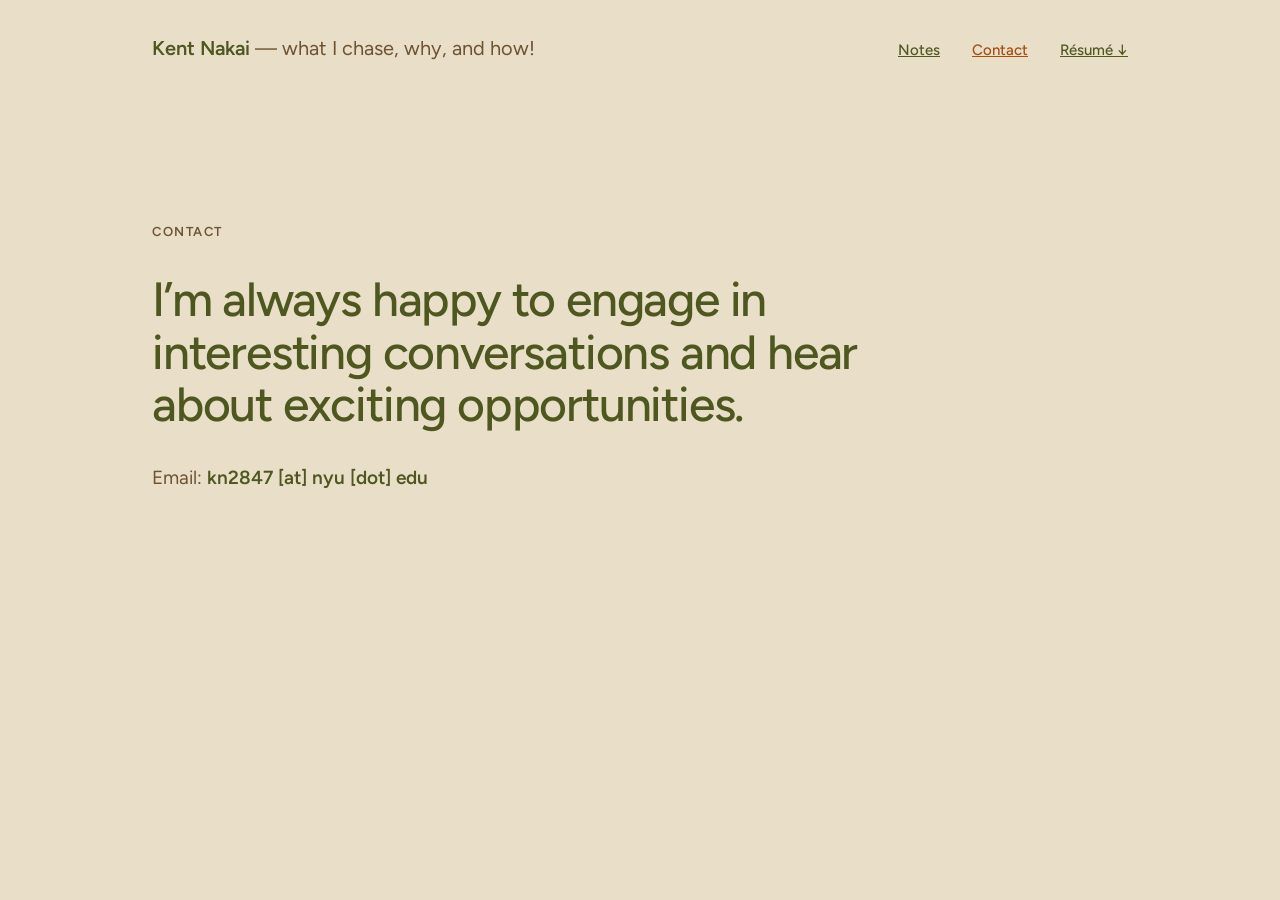
==== contact.html @ 972051b7 "Home: balance the opener's line breaks Co-Authored-By: Claude Opus 5.5 <noreply@anthropic.com> Claud" ====
<!doctype html>
<html lang="en">
<head>
  <meta charset="utf-8">
  <meta name="viewport" content="width=device-width, initial-scale=1">
  <meta name="description" content="Contact Kent Nakai about robotics, research, and opportunities.">
  <title>Kent Nakai &mdash; Contact</title>
  <link rel="preconnect" href="https://fonts.googleapis.com">
  <link rel="preconnect" href="https://fonts.gstatic.com" crossorigin>
  <link href="https://fonts.googleapis.com/css2?family=Figtree:wght@400;500;600&amp;display=swap" rel="stylesheet">
  <link rel="stylesheet" href="simple.css?v=20261019-headline">
</head>
<body>
  <div class="wrap">
    <header class="site-header">
      <a class="site-title" href="index.html"><strong>Kent Nakai</strong><span> &mdash; what I chase, why, and how!</span></a>
      <nav class="site-nav" aria-label="Primary">
        <a href="notes.html">Notes</a>
        <a href="contact.html" aria-current="page">Contact</a>
        <a href="media/Kent-Nakai-Resume.pdf" download>R&eacute;sum&eacute; &darr;</a>
      </nav>
    </header>

    <main>
      <section class="page-intro" aria-labelledby="contact-headline">
        <p class="label">Contact</p>
        <h1 class="headline" id="contact-headline">I&rsquo;m always happy to engage in interesting conversations and hear about exciting opportunities.</h1>
        <p class="contact-email">Email: <span>kn2847 [at] nyu [dot] edu</span></p>
      </section>
    </main>
  </div>
</body>
</html>
---- simple.css ----
:root {
  --bg: #e9dfc9;
  --text: #4f5720;
  --secondary: #6e5232;
  --hairline: #cfc2a6;
  --placeholder: #ddd1b6;
  --hardcoded: #e2731f;
  --learned: #4e8a2e;
  --link-hover: #a34e12;
  --page-width: 1040px;
  --gutter: 32px;
}

* { box-sizing: border-box; }

html {
  background: var(--bg);
  color: var(--text);
}

body {
  margin: 0;
  background: var(--bg);
  color: var(--text);
  font-family: "Figtree", system-ui, sans-serif;
  font-size: 17px;
  line-height: 1.6;
}

::selection {
  color: #28251c;
  background: #b9b46d;
}

a { color: var(--text); }
a:hover { color: var(--link-hover); }

a:focus-visible,
button:focus-visible,
video:focus-visible {
  outline: 2px solid var(--hardcoded);
  outline-offset: 3px;
}

.wrap {
  max-width: var(--page-width);
  margin: 0 auto;
  padding: 0 var(--gutter);
}

/* Header */

.site-header {
  display: flex;
  flex-wrap: wrap;
  justify-content: space-between;
  align-items: baseline;
  gap: 16px;
  padding: 32px 0;
}

.site-title {
  font-size: 20px;
  text-decoration: none;
}

.site-title strong { font-weight: 600; }
.site-title span { color: var(--secondary); }
.site-title:hover span { color: inherit; }

.site-nav {
  display: flex;
  flex-wrap: wrap;
  gap: 32px;
  font-size: 15px;
  font-weight: 500;
}

.site-nav a[aria-current="page"] { color: var(--link-hover); }

/* Shared type */

.label {
  margin: 0;
  color: var(--secondary);
  font-size: 13px;
  font-weight: 600;
  letter-spacing: 0.12em;
  line-height: 1.3;
  text-transform: uppercase;
}

.headline {
  max-width: 820px;
  margin: 32px 0 0;
  font-size: clamp(36px, 5.2vw, 60px);
  font-weight: 500;
  letter-spacing: -0.025em;
  line-height: 1.08;
}

.sub {
  max-width: 600px;
  margin: 32px 0 0;
  color: var(--secondary);
  font-size: 19px;
  line-height: 1.6;
}

.todo { color: var(--secondary); }

.square {
  flex: 0 0 auto;
  display: inline-block;
  width: 10px;
  height: 10px;
  border-radius: 2px;
}

.square.hardcoded { background: var(--hardcoded); }
.square.learned { background: var(--learned); }
.square.none { background: transparent; }

.section { padding: 0 0 96px; }

.section > .label { padding-top: 64px; }

/* Landing: WHAT */

.what { padding: 112px 0 64px; }

/* Even line lengths so the opener reads as one clean block. */
.what .headline {
  max-width: 760px;
  text-wrap: balance;
}

/* Why: on large screens the robot sits beside the sentence as an overlay,
   with a hand-drawn arrow to "hardcoding adaptability". Hidden on smaller screens. */

.why-body { position: relative; }

.why-robot { display: none; }

@media (min-width: 1200px) {
  .why-robot {
    position: absolute;
    top: -110px;
    right: -80px;
    display: block;
    width: 300px;
    height: 250px;
    margin: 0;
  }
}

.why-robot-photo {
  position: absolute;
  z-index: 1;
  top: 34px;
  left: 44px;
  width: 220px;
}

.why-robot-photo img {
  display: block;
  width: 100%;
  height: auto;
}

.why-arrow {
  position: absolute;
  top: 70px;
  left: -270px;
  width: 300px;
  height: 120px;
  overflow: visible;
  fill: none;
  stroke: var(--hardcoded);
  stroke-width: 2.4;
  stroke-linecap: round;
  stroke-linejoin: round;
  pointer-events: none;
}

.stage-clip {
  position: absolute;
  z-index: 2;
  width: 130px;
  padding: 0;
  color: inherit;
  font: inherit;
  background: none;
  border: 0;
  cursor: pointer;
}

/* Stacked at the top right: the victim-zone clip sits behind, a little lower and to the right. */
.stage-clip-left { top: 0; right: 26px; z-index: 3; transform: rotate(2deg); }
.stage-clip-right { top: 24px; right: 0; transform: rotate(-3deg); }

.stage-clip-media {
  position: relative;
  display: block;
  overflow: hidden;
  aspect-ratio: 16 / 10;
  background: var(--placeholder);
  border-radius: 10px;
  box-shadow: 0 16px 32px rgba(79, 87, 32, 0.22);
  transition: transform 180ms ease, box-shadow 180ms ease;
}

.stage-clip-media > img {
  position: absolute;
  inset: 0;
  width: 100%;
  height: 100%;
  object-fit: cover;
}

/* The clip's title is its aria-label; at this size only the play mark shows. */
.stage-clip-label { position: absolute; bottom: 7px; left: 7px; font-size: 0; }

.stage-play {
  display: grid;
  place-items: center;
  width: 22px;
  height: 22px;
  padding-left: 2px;
  color: #fff;
  font-size: 9px;
  background: var(--hardcoded);
  border-radius: 50%;
}

.stage-clip:hover .stage-clip-media {
  box-shadow: 0 20px 38px rgba(79, 87, 32, 0.28);
  transform: translateY(-2px);
}

.stage-clip:focus-visible { outline: none; }

.stage-clip:focus-visible .stage-clip-media {
  outline: 2px solid var(--hardcoded);
  outline-offset: 4px;
}

.video-dialog {
  width: min(960px, calc(100% - 32px));
  max-width: none;
  max-height: calc(100% - 32px);
  padding: 0;
  overflow: visible;
  color: var(--text);
  background: transparent;
  border: 0;
}

.video-dialog::backdrop {
  background: rgba(233, 223, 201, 0.95);
  animation: video-backdrop-in 160ms ease-out;
}

.video-dialog-shell { display: grid; gap: 12px; }

.video-dialog-caption {
  display: flex;
  align-items: center;
  justify-content: space-between;
  gap: 20px;
}

.video-dialog-caption p {
  margin: 0;
  font-size: 15px;
  font-weight: 500;
}

.video-dialog-close {
  min-height: 44px;
  padding: 0;
  color: var(--text);
  font: inherit;
  font-size: 15px;
  font-weight: 500;
  background: none;
  border: 0;
  text-decoration: underline;
  cursor: pointer;
}

.video-dialog-close:hover { color: var(--link-hover); }

.video-dialog video {
  display: block;
  width: 100%;
  height: auto;
  max-height: calc(100vh - 96px);
  aspect-ratio: 16 / 10;
  border-radius: 8px;
  object-fit: contain;
}

@keyframes video-backdrop-in {
  from { background: rgba(233, 223, 201, 0); }
}

/* Landing: WHY */

.why-statement {
  max-width: 780px;
  margin: 32px 0 0;
  font-size: clamp(22px, 2.6vw, 30px);
  font-weight: 500;
  letter-spacing: -0.015em;
  line-height: 1.45;
}

.mark-hard { box-shadow: inset 0 -3px 0 var(--hardcoded); }
.mark-learned { box-shadow: inset 0 -3px 0 var(--learned); }

.timeline {
  margin: 56px 0 0;
  padding: 0;
  list-style: none;
  border-top: 1px solid var(--hairline);
}

.timeline li { border-bottom: 1px solid var(--hairline); }

.timeline button {
  display: flex;
  flex-wrap: wrap;
  align-items: center;
  gap: 8px 32px;
  width: 100%;
  min-height: 64px;
  padding: 18px 0;
  color: inherit;
  font: inherit;
  text-align: left;
  background: none;
  border: 0;
  cursor: pointer;
}

.timeline .year {
  flex: 0 0 136px;
  color: var(--secondary);
  font-size: 15px;
}

.timeline .title {
  flex: 999 1 360px;
  display: flex;
  align-items: center;
  gap: 12px;
  min-width: 0;
  font-size: 19px;
  font-weight: 500;
}

.timeline .sign {
  flex: 0 0 auto;
  color: var(--secondary);
  font-size: 20px;
}

.timeline button:hover .title { color: var(--link-hover); }

.timeline .detail {
  max-width: 640px;
  margin: 0 0 24px;
  padding-left: 190px;
  color: var(--secondary);
  font-size: 16px;
  line-height: 1.6;
}

/* Landing: HOW */

.how { padding-bottom: 112px; }

.how-link {
  display: inline-flex;
  flex-wrap: wrap;
  align-items: center;
  gap: 12px 24px;
  margin-top: 32px;
  text-decoration: none;
}

.how-link-main {
  display: inline-flex;
  align-items: center;
  gap: 16px;
  font-size: clamp(26px, 3.2vw, 38px);
  font-weight: 500;
  letter-spacing: -0.02em;
  line-height: 1.15;
}

.how-arrow {
  display: inline-flex;
  transition: transform 0.2s ease;
}

.how-link:hover { color: var(--hardcoded); }
.how-link:hover .how-arrow { transform: translateX(4px); }

.how-count {
  color: var(--secondary);
  font-size: 15px;
}

/* Notes list */

.page-intro { padding: 128px 0 64px; }

.page-intro .headline {
  max-width: 760px;
  font-size: clamp(32px, 4.4vw, 48px);
  line-height: 1.1;
}

.notes-page {
  max-width: 680px;
  padding: 128px 0 160px;
}

.notes-intro h1 {
  margin: 0;
  font-size: 40px;
  font-weight: 500;
  letter-spacing: -0.02em;
  line-height: 1.15;
}

.notes-sub {
  margin: 16px 0 0;
  color: var(--secondary);
  font-size: 18px;
}

.notes-key {
  display: flex;
  flex-wrap: wrap;
  gap: 8px 24px;
  margin: 12px 0 0;
  color: var(--secondary);
  font-size: 15px;
}

.notes-key > span {
  display: inline-flex;
  align-items: center;
  gap: 8px;
}

.notes-key .square { width: 8px; height: 8px; }

.note-group { margin-top: 112px; }
.note-group + .note-group { margin-top: 128px; }

.investigation + .investigation { margin-top: 64px; }

.investigation .title,
.build-list .title {
  display: flex;
  align-items: baseline;
  gap: 14px;
  margin: 0;
}

.investigation .title {
  margin-top: 40px;
  font-size: 28px;
  font-weight: 500;
  letter-spacing: -0.015em;
  line-height: 1.25;
}

.investigation .square { transform: translateY(-3px); }

.investigation .title a,
.build-list .title a { text-decoration: none; }

.investigation .title a:hover,
.build-list .title a:hover { color: var(--link-hover); }

.investigation .summary,
.investigation .more,
.investigation .status {
  margin: 14px 0 0 24px;
}

.investigation .summary { color: var(--secondary); line-height: 1.65; }
.investigation .more { font-size: 15px; font-weight: 500; }
.investigation .status { color: var(--secondary); font-size: 15px; }
.investigation.draft .title { color: var(--secondary); }

.build-list {
  margin: 16px 0 0;
  padding: 0;
  list-style: none;
}

.build-list li {
  display: flex;
  align-items: baseline;
  justify-content: space-between;
  gap: 14px;
  padding: 12px 0;
}

.build-list .title { flex: 1 1 auto; }
.build-list .square { width: 8px; height: 8px; }
.build-list .status { flex: 0 0 auto; color: var(--secondary); font-size: 14px; }
.build-list .draft .title { color: var(--secondary); }

/* Note page */

.note {
  max-width: 680px;
  padding: 96px 0 128px;
}

.back {
  font-size: 15px;
  font-weight: 500;
}

.note-meta {
  display: flex;
  flex-wrap: wrap;
  align-items: center;
  gap: 8px 24px;
  margin-top: 64px;
  color: var(--secondary);
  font-size: 14px;
}

.note-meta .tag {
  display: inline-flex;
  align-items: center;
  gap: 8px;
  color: var(--text);
  font-weight: 600;
}

.note h1 {
  margin: 24px 0 0;
  font-size: clamp(30px, 4vw, 44px);
  font-weight: 500;
  letter-spacing: -0.025em;
  line-height: 1.12;
}

.note figure { margin: 64px 0 0; }

.note figure video,
.note figure img {
  display: block;
  width: 100%;
  height: auto;
  background: var(--placeholder);
  border-radius: 6px;
}

.note figcaption,
.robot-figure figcaption {
  margin-top: 16px;
  color: var(--secondary);
  font-size: 15px;
  line-height: 1.5;
}

.note h2 { margin-top: 64px; }

.note p {
  margin: 24px 0 0;
  font-size: 18px;
  line-height: 1.7;
}

.note h2 + p { margin-top: 16px; }

.still-hardcoded {
  margin-top: 64px;
  padding: 32px;
  border: 1px solid var(--hairline);
  border-radius: 6px;
}

.still-hardcoded h2 { margin-top: 0; }

.note-end {
  display: flex;
  flex-wrap: wrap;
  justify-content: space-between;
  gap: 16px;
  margin-top: 64px;
  font-size: 15px;
  font-weight: 500;
}

/* Contact and robot pages */

.contact-email {
  margin: 32px 0 0;
  color: var(--secondary);
  font-size: 19px;
}

.contact-email span {
  color: var(--text);
  font-weight: 600;
  white-space: nowrap;
}

.robot-figure { margin: 64px 0 0; padding-bottom: 112px; }

.robot-figure img {
  display: block;
  width: 100%;
  height: auto;
  border-radius: 6px;
}

/* Phone width */

@media (max-width: 720px) {
  :root { --gutter: 20px; }

  .site-nav { gap: 24px; }
  .what { padding: 64px 0 48px; }
  .page-intro { padding: 64px 0 48px; }
  .video-dialog { width: calc(100% - 20px); }
  .section { padding-bottom: 64px; }
  .section > .label { padding-top: 48px; }
  .timeline .year { flex-basis: 100%; }
  .notes-page { padding: 72px 0 96px; }
  .notes-intro h1 { font-size: 32px; }
  .note-group { margin-top: 80px; }
  .note-group + .note-group { margin-top: 88px; }
  .investigation .title { font-size: 23px; gap: 12px; }
  .investigation .summary,
  .investigation .more,
  .investigation .status { margin-left: 22px; }
  .timeline .title { flex: 1 1 0; }
  .timeline .detail { padding-left: 22px; }
  .note { padding: 48px 0 96px; }
  .still-hardcoded { padding: 24px; }
}

@media (prefers-reduced-motion: reduce) {
  .video-dialog::backdrop { animation: none; }
  .stage-clip-media { transition: none; }
  .how-arrow { transition: none; }
  .how-link:hover .how-arrow { transform: none; }
}

.note-keywords {
  margin: 16px 0 0;
  color: var(--secondary);
  font-size: 14px;
}

.note ul {
  margin: 24px 0 0;
  padding-left: 22px;
  font-size: 18px;
  line-height: 1.7;
}
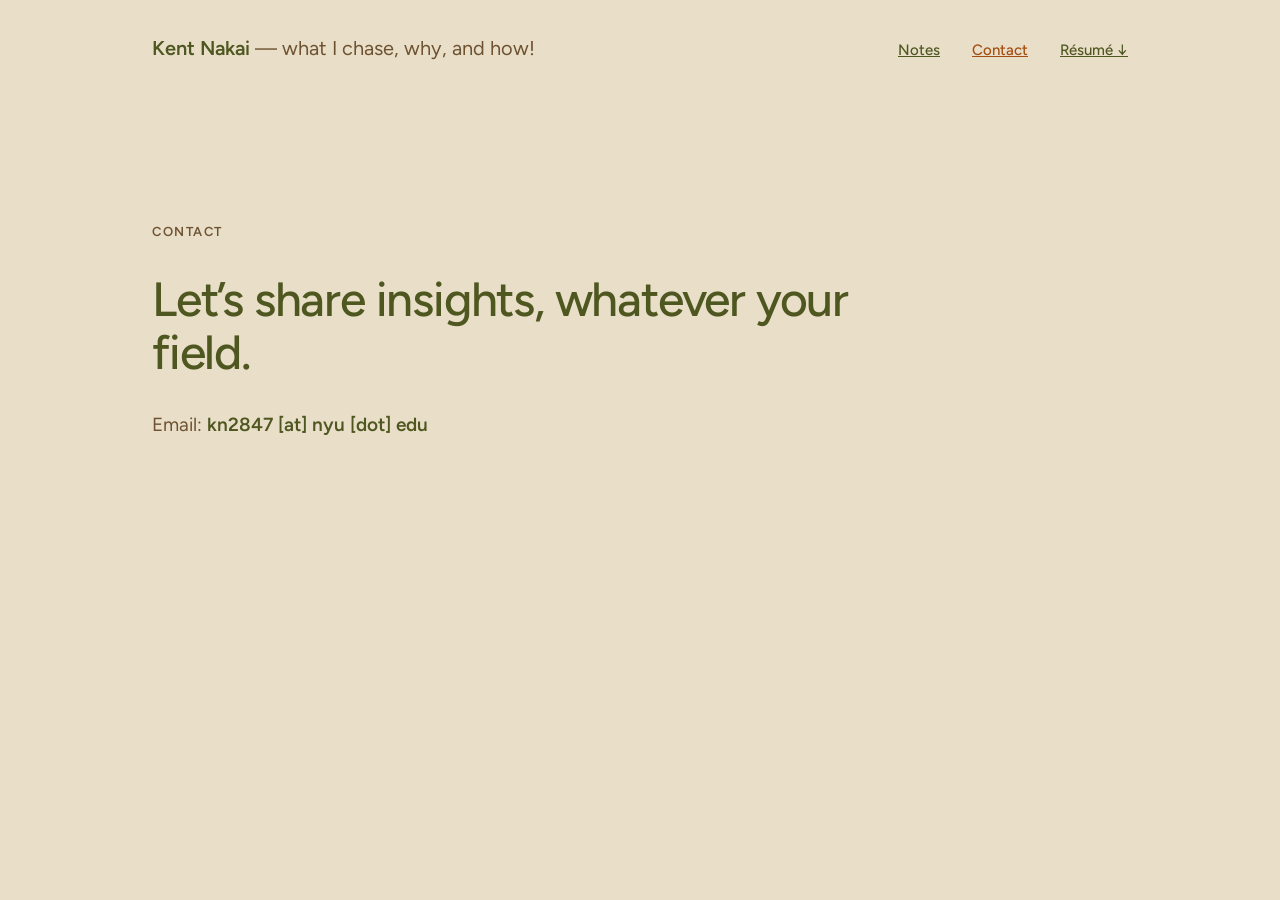
==== commit d82d7414: "some updates" ====
--- a/contact.html
+++ b/contact.html
@@ -8,7 +8,7 @@
   <link rel="preconnect" href="https://fonts.googleapis.com">
   <link rel="preconnect" href="https://fonts.gstatic.com" crossorigin>
   <link href="https://fonts.googleapis.com/css2?family=Figtree:wght@400;500;600&amp;display=swap" rel="stylesheet">
-  <link rel="stylesheet" href="simple.css?v=20261019-headline">
+  <link rel="stylesheet" href="simple.css?v=20261024-what-crop">
 </head>
 <body>
   <div class="wrap">
@@ -24,7 +24,7 @@
     <main>
       <section class="page-intro" aria-labelledby="contact-headline">
         <p class="label">Contact</p>
-        <h1 class="headline" id="contact-headline">I&rsquo;m always happy to engage in interesting conversations and hear about exciting opportunities.</h1>
+        <h1 class="headline" id="contact-headline">Let&rsquo;s share insights, whatever your field.</h1>
         <p class="contact-email">Email: <span>kn2847 [at] nyu [dot] edu</span></p>
       </section>
     </main>
--- a/simple.css
+++ b/simple.css
@@ -127,12 +127,30 @@
 
 /* Landing: WHAT */
 
-.what { padding: 112px 0 64px; }
+.what { padding: 112px 0 96px; }
 
 /* Even line lengths so the opener reads as one clean block. */
 .what .headline {
-  max-width: 760px;
+  max-width: 900px;
   text-wrap: balance;
+}
+
+/* The clip sits below the headline, just left of center. */
+.what-video {
+  max-width: 600px;
+  margin: 64px 0 0 12%;
+}
+
+.what-video video {
+  display: block;
+  width: 100%;
+  height: auto;
+  /* Drop the clip's bottom 6px of blank padding (598 -> 592, a multiple of 16).
+     Some hardware decoders draw a stray line along that cropped edge. */
+  aspect-ratio: 864 / 592;
+  object-fit: cover;
+  object-position: top;
+  border-radius: 6px;
 }
 
 /* Why: on large screens the robot sits beside the sentence as an overlay,
@@ -413,6 +431,60 @@
   font-size: 15px;
 }
 
+/* Latest paper, laid out like a paper's landing page: teaser beside title and summary. */
+
+.paper {
+  display: grid;
+  grid-template-columns: 280px 1fr;
+  gap: 32px;
+  align-items: start;
+  max-width: 820px;
+  margin-top: 56px;
+  padding-top: 32px;
+  border-top: 1px solid var(--hairline);
+}
+
+.paper-teaser {
+  aspect-ratio: 4 / 3;
+  background: var(--placeholder);
+  border-radius: 6px;
+}
+
+.paper-kicker {
+  margin: 0;
+  color: var(--secondary);
+  font-size: 13px;
+  font-weight: 600;
+  letter-spacing: 0.12em;
+  text-transform: uppercase;
+}
+
+.paper-title {
+  margin: 12px 0 0;
+  font-size: 26px;
+  font-weight: 500;
+  letter-spacing: -0.015em;
+  line-height: 1.2;
+}
+
+.paper-meta {
+  margin: 8px 0 0;
+  color: var(--secondary);
+  font-size: 15px;
+}
+
+.paper-summary {
+  margin: 16px 0 0;
+  font-size: 17px;
+  line-height: 1.6;
+}
+
+.paper-links {
+  margin: 16px 0 0;
+  color: var(--secondary);
+  font-size: 15px;
+}
+
 /* Notes list */
 
 .page-intro { padding: 128px 0 64px; }
@@ -634,11 +706,13 @@
 
   .site-nav { gap: 24px; }
   .what { padding: 64px 0 48px; }
+  .what-video { margin: 40px 0 0; }
   .page-intro { padding: 64px 0 48px; }
   .video-dialog { width: calc(100% - 20px); }
   .section { padding-bottom: 64px; }
   .section > .label { padding-top: 48px; }
   .timeline .year { flex-basis: 100%; }
+  .paper { grid-template-columns: 1fr; gap: 24px; margin-top: 48px; }
   .notes-page { padding: 72px 0 96px; }
   .notes-intro h1 { font-size: 32px; }
   .note-group { margin-top: 80px; }
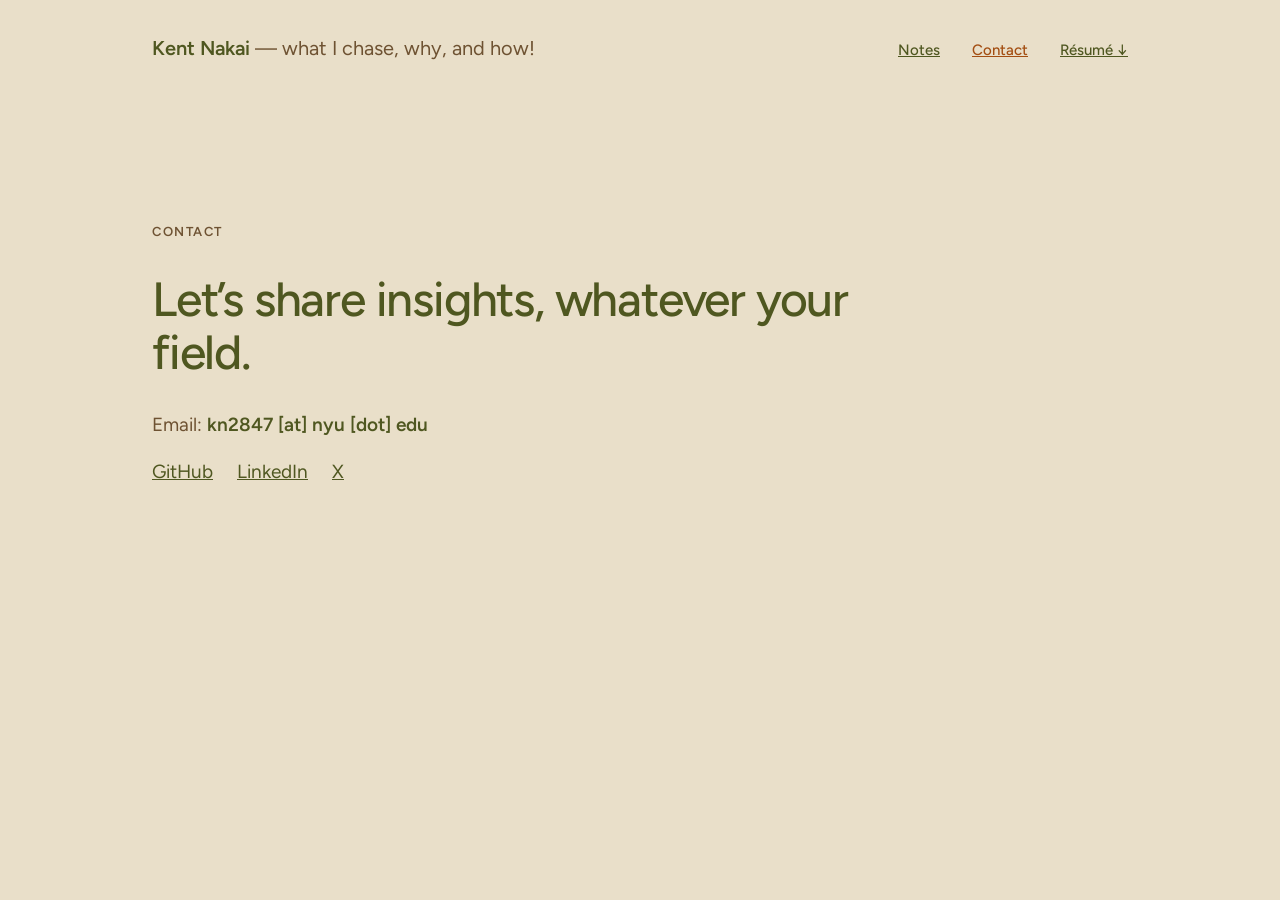
==== commit e30c8265: "google console" ====
--- a/contact.html
+++ b/contact.html
@@ -8,7 +8,7 @@
   <link rel="preconnect" href="https://fonts.googleapis.com">
   <link rel="preconnect" href="https://fonts.gstatic.com" crossorigin>
   <link href="https://fonts.googleapis.com/css2?family=Figtree:wght@400;500;600&amp;display=swap" rel="stylesheet">
-  <link rel="stylesheet" href="simple.css?v=20261024-what-crop">
+  <link rel="stylesheet" href="simple.css?v=20261024-contact-links">
 </head>
 <body>
   <div class="wrap">
@@ -26,6 +26,11 @@
         <p class="label">Contact</p>
         <h1 class="headline" id="contact-headline">Let&rsquo;s share insights, whatever your field.</h1>
         <p class="contact-email">Email: <span>kn2847 [at] nyu [dot] edu</span></p>
+        <p class="contact-links">
+          <a href="https://github.com/Spadeyache" target="_blank" rel="me noopener">GitHub</a>
+          <a href="https://www.linkedin.com/in/kent-nakai/" target="_blank" rel="me noopener">LinkedIn</a>
+          <a href="https://x.com/Ka1yach3_" target="_blank" rel="me noopener">X</a>
+        </p>
       </section>
     </main>
   </div>
--- a/simple.css
+++ b/simple.css
@@ -135,22 +135,19 @@
   text-wrap: balance;
 }
 
-/* The clip sits below the headline, just left of center. */
+/* The clip, centered above the headline. */
 .what-video {
-  max-width: 600px;
-  margin: 64px 0 0 12%;
-}
-
-.what-video video {
   display: block;
   width: 100%;
+  max-width: 600px;
   height: auto;
-  /* Drop the clip's bottom 6px of blank padding (598 -> 592, a multiple of 16).
-     Some hardware decoders draw a stray line along that cropped edge. */
-  aspect-ratio: 864 / 592;
-  object-fit: cover;
-  object-position: top;
-  border-radius: 6px;
+  margin: 32px auto 0;
+  /* The clip's background is recoloured to the page beige; soft edges hide the
+     small colour shifts browsers add when drawing video. */
+  -webkit-mask-image: linear-gradient(to right, transparent, #000 1.5%, #000 98.5%, transparent), linear-gradient(to bottom, transparent, #000 4%, #000 97%, transparent);
+  -webkit-mask-composite: source-in;
+  mask-image: linear-gradient(to right, transparent, #000 1.5%, #000 98.5%, transparent), linear-gradient(to bottom, transparent, #000 4%, #000 97%, transparent);
+  mask-composite: intersect;
 }
 
 /* Why: on large screens the robot sits beside the sentence as an overlay,
@@ -388,11 +385,39 @@
 
 .timeline .detail {
   max-width: 640px;
-  margin: 0 0 24px;
   padding-left: 190px;
   color: var(--secondary);
   font-size: 16px;
   line-height: 1.6;
+  /* Slides between 0fr and 1fr, so it opens to the text's natural height.
+     Visibility flips after closing, keeping closed rows out of tab order. */
+  display: grid;
+  grid-template-rows: 0fr;
+  visibility: hidden;
+  transition: grid-template-rows 0.18s cubic-bezier(0.2, 0, 0, 1), visibility 0s 0.18s;
+}
+
+.timeline .detail.is-open {
+  grid-template-rows: 1fr;
+  visibility: visible;
+  transition: grid-template-rows 0.18s cubic-bezier(0.2, 0, 0, 1), visibility 0s;
+}
+
+.timeline .detail p {
+  min-height: 0;
+  margin: 0;
+  overflow: hidden;
+  opacity: 0;
+  transition: opacity 0.12s ease;
+}
+
+.timeline .detail.is-open p { opacity: 1; }
+
+/* Bottom spacing inside the clipped text, so it collapses too. */
+.timeline .detail p::after {
+  content: "";
+  display: block;
+  height: 24px;
 }
 
 /* Landing: HOW */
@@ -690,6 +715,14 @@
   white-space: nowrap;
 }
 
+.contact-links {
+  display: flex;
+  flex-wrap: wrap;
+  gap: 8px 24px;
+  margin: 16px 0 0;
+  font-size: 19px;
+}
+
 .robot-figure { margin: 64px 0 0; padding-bottom: 112px; }
 
 .robot-figure img {
@@ -706,7 +739,6 @@
 
   .site-nav { gap: 24px; }
   .what { padding: 64px 0 48px; }
-  .what-video { margin: 40px 0 0; }
   .page-intro { padding: 64px 0 48px; }
   .video-dialog { width: calc(100% - 20px); }
   .section { padding-bottom: 64px; }
@@ -731,6 +763,8 @@
   .video-dialog::backdrop { animation: none; }
   .stage-clip-media { transition: none; }
   .how-arrow { transition: none; }
+  .timeline .detail,
+  .timeline .detail p { transition: none; }
   .how-link:hover .how-arrow { transform: none; }
 }
 
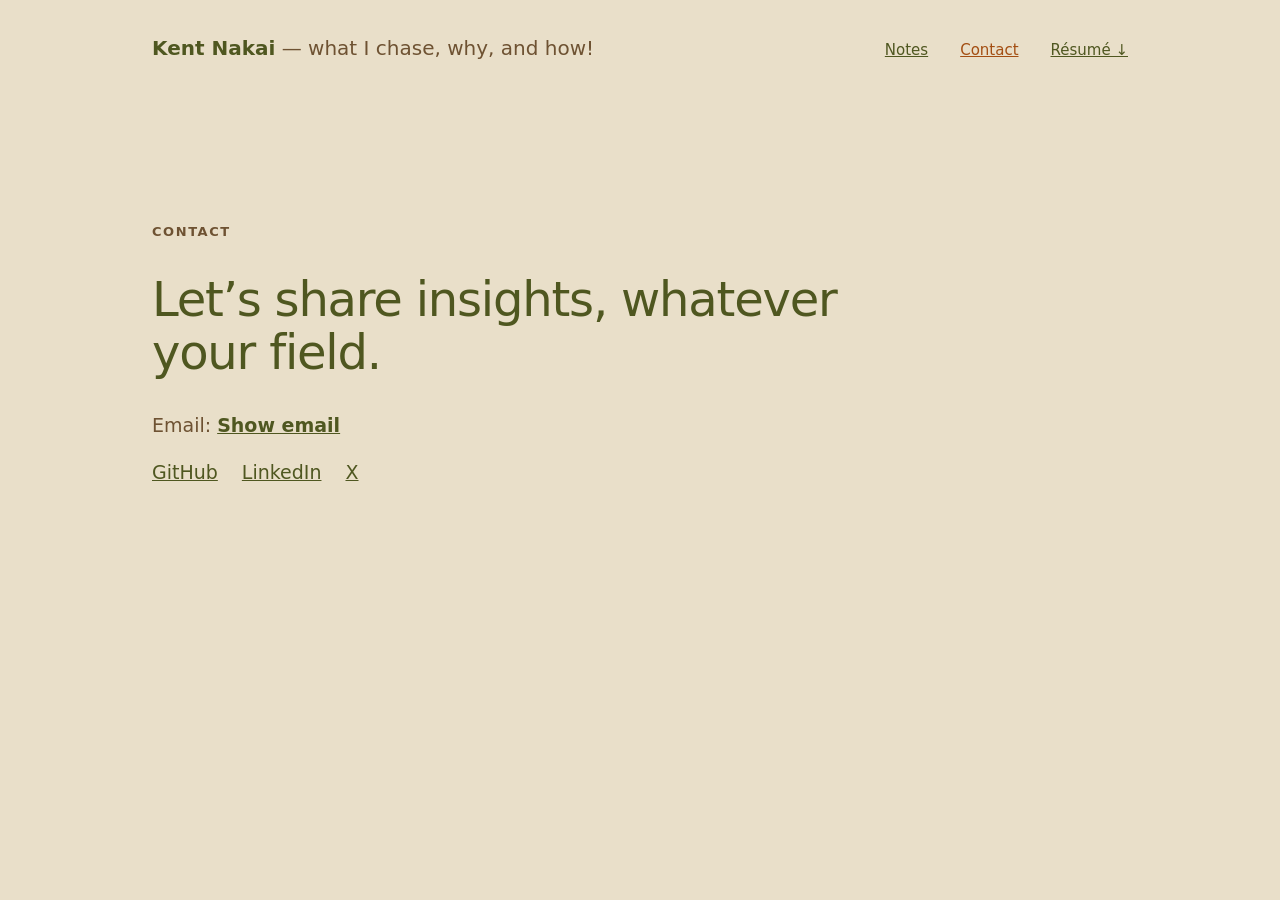
==== commit 7608e5eb: "upgraded security" ====
--- a/contact.html
+++ b/contact.html
@@ -3,12 +3,16 @@
 <head>
   <meta charset="utf-8">
   <meta name="viewport" content="width=device-width, initial-scale=1">
+  <meta http-equiv="Content-Security-Policy" content="default-src 'none'; script-src 'self'; style-src 'self' https://fonts.googleapis.com; font-src https://fonts.gstatic.com; img-src 'self' data:; media-src 'self'; connect-src 'self'; base-uri 'none'; form-action 'none'; object-src 'none'; upgrade-insecure-requests">
+  <meta name="referrer" content="no-referrer">
+  <meta name="tdm-reservation" content="1">
   <meta name="description" content="Contact Kent Nakai about robotics, research, and opportunities.">
+  <meta name="robots" content="noindex">
   <title>Kent Nakai &mdash; Contact</title>
   <link rel="preconnect" href="https://fonts.googleapis.com">
   <link rel="preconnect" href="https://fonts.gstatic.com" crossorigin>
   <link href="https://fonts.googleapis.com/css2?family=Figtree:wght@400;500;600&amp;display=swap" rel="stylesheet">
-  <link rel="stylesheet" href="simple.css?v=20261024-contact-links">
+  <link rel="stylesheet" href="simple.css?v=20261024-resume-off">
 </head>
 <body>
   <div class="wrap">
@@ -17,7 +21,7 @@
       <nav class="site-nav" aria-label="Primary">
         <a href="notes.html">Notes</a>
         <a href="contact.html" aria-current="page">Contact</a>
-        <a href="media/Kent-Nakai-Resume.pdf" download>R&eacute;sum&eacute; &darr;</a>
+        <a>R&eacute;sum&eacute; &darr;</a><!-- Résumé download off for now -->
       </nav>
     </header>
 
@@ -25,7 +29,7 @@
       <section class="page-intro" aria-labelledby="contact-headline">
         <p class="label">Contact</p>
         <h1 class="headline" id="contact-headline">Let&rsquo;s share insights, whatever your field.</h1>
-        <p class="contact-email">Email: <span>kn2847 [at] nyu [dot] edu</span></p>
+        <p class="contact-email">Email: <button type="button" class="reveal-email" data-u="7482nk" data-d="ude.uyn">Show email</button></p>
         <p class="contact-links">
           <a href="https://github.com/Spadeyache" target="_blank" rel="me noopener">GitHub</a>
           <a href="https://www.linkedin.com/in/kent-nakai/" target="_blank" rel="me noopener">LinkedIn</a>
@@ -34,5 +38,6 @@
       </section>
     </main>
   </div>
+  <script src="site.js?v=20261024-secure"></script>
 </body>
 </html>
--- a/simple.css
+++ b/simple.css
@@ -77,6 +77,9 @@
 }
 
 .site-nav a[aria-current="page"] { color: var(--link-hover); }
+/* A nav item with no link (the résumé, for now): looks the same, does nothing. */
+.site-nav a:not([href]),
+.site-nav a:not([href]):hover { color: var(--text); text-decoration: underline; cursor: default; }
 
 /* Shared type */
 
@@ -708,6 +711,21 @@
   color: var(--secondary);
   font-size: 19px;
 }
+
+.reveal-email {
+  padding: 0;
+  color: var(--text);
+  font: inherit;
+  font-weight: 600;
+  text-decoration: underline;
+  background: none;
+  border: 0;
+  cursor: pointer;
+}
+
+.reveal-email:hover { color: var(--link-hover); }
+
+.contact-address { font-weight: 600; }
 
 .contact-email span {
   color: var(--text);
